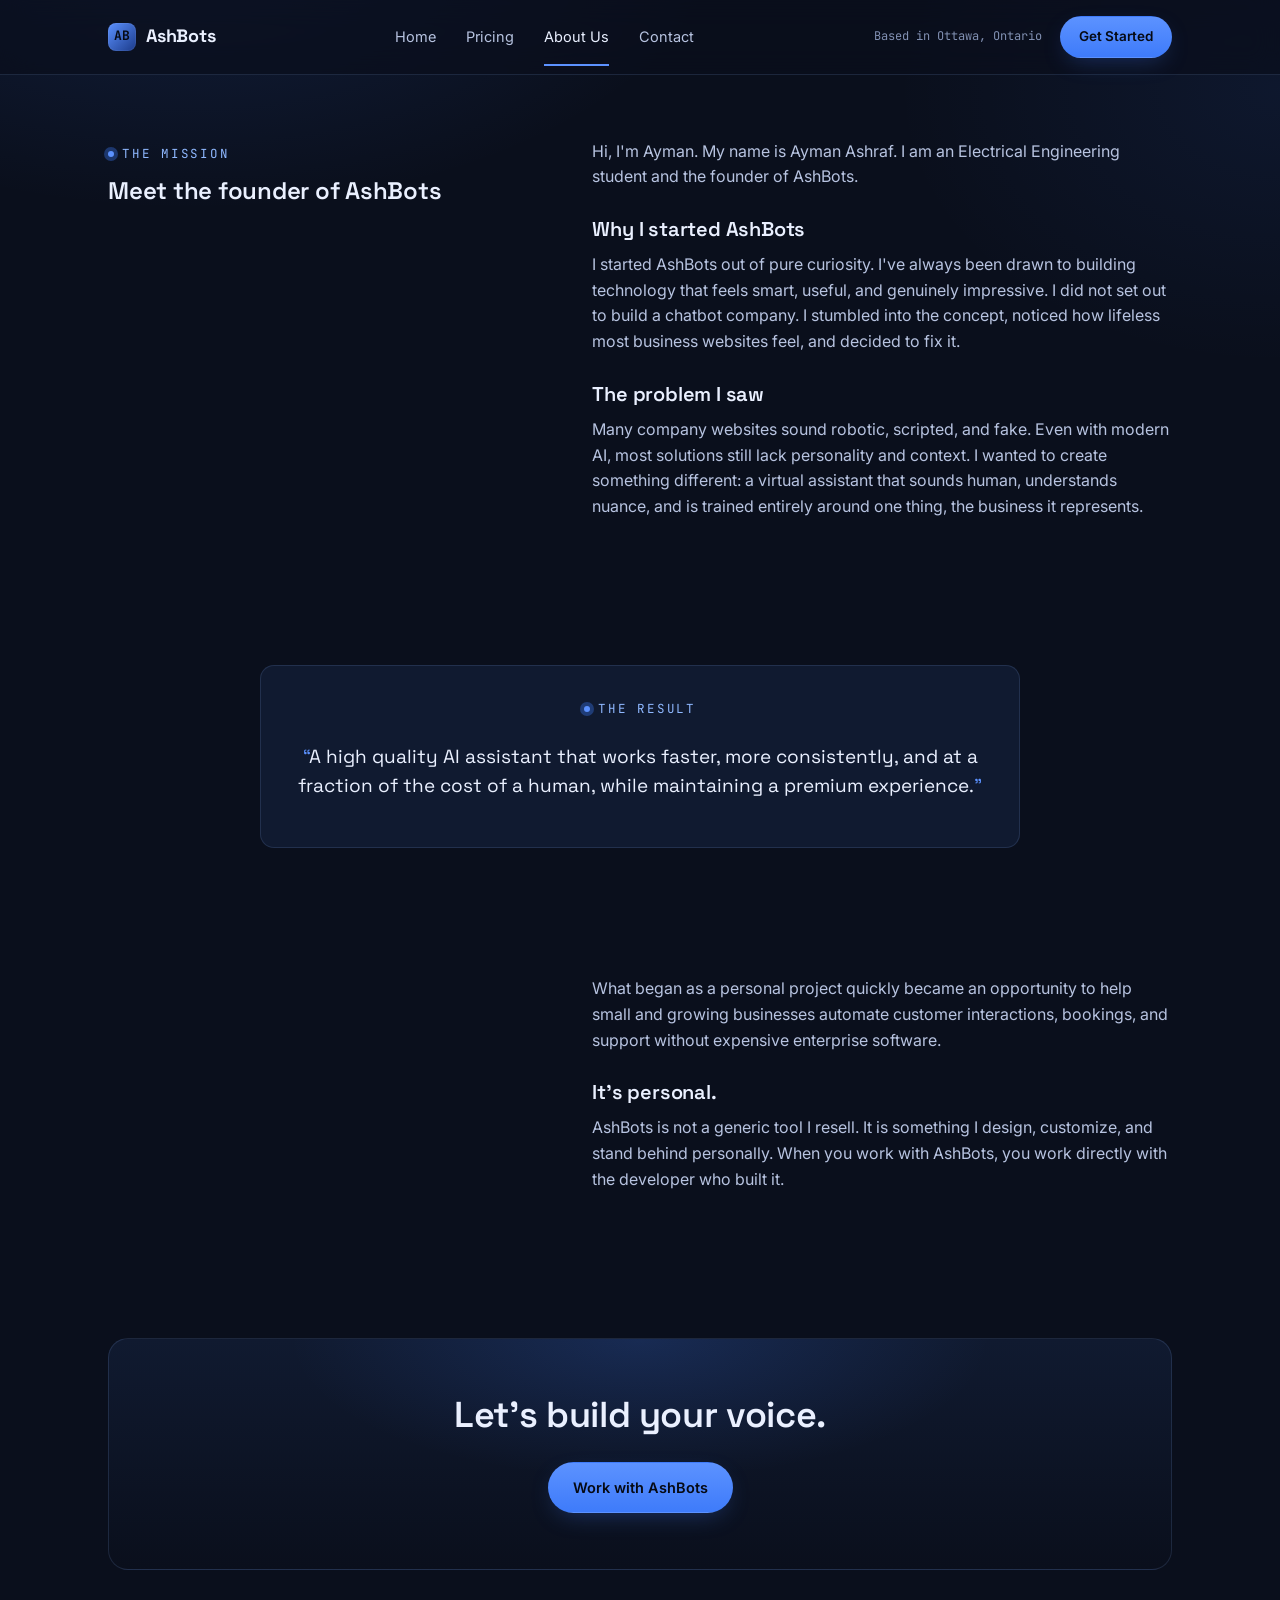
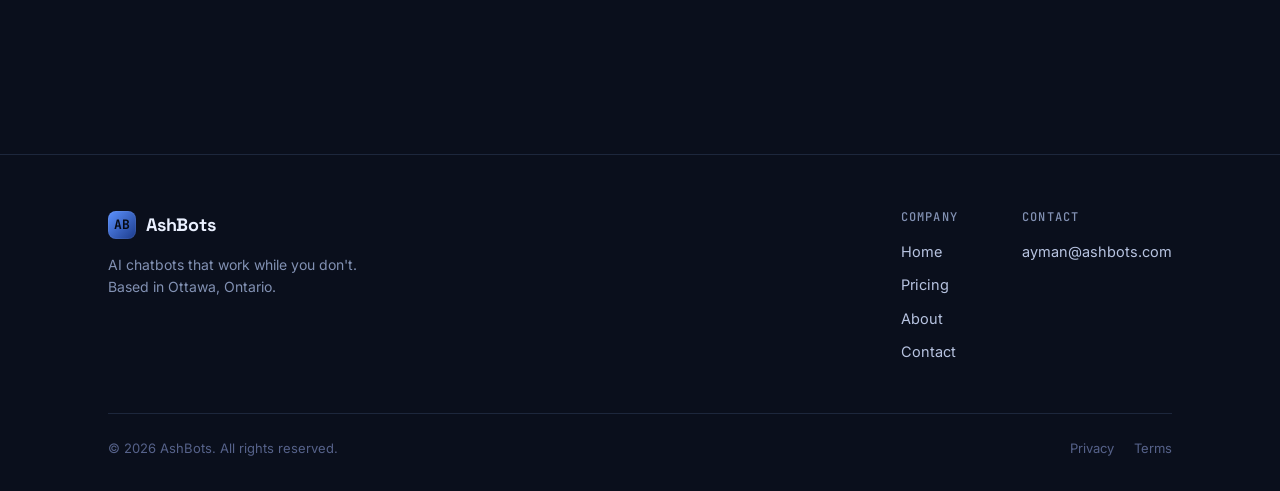
==== Ashbots/about.html @ 68acd64e "Add files via upload" ====
<!DOCTYPE html>
<html lang="en">
<head>
<meta charset="UTF-8">
<meta name="viewport" content="width=device-width, initial-scale=1">
<title>About Us - AshBots</title>
<meta name="description" content="Meet Ayman Ashraf, founder of AshBots. Why he started building AI chatbots with personality instead of generic lead capture bots.">
<link rel="preconnect" href="https://fonts.googleapis.com">
<link href="https://fonts.googleapis.com/css2?family=Space+Grotesk:wght@500;600;700&family=Inter:wght@400;500;600&family=JetBrains+Mono:wght@400;500&display=swap" rel="stylesheet">
<link rel="stylesheet" href="styles.css">
</head>
<body>

<header class="site">
  <nav class="nav">
    <a href="index.html" class="brand"><span class="mark">AB</span> AshBots</a>
    <div class="nav-links">
      <a href="index.html">Home</a>
      <a href="pricing.html">Pricing</a>
      <a href="about.html" class="active">About Us</a>
      <a href="contact.html">Contact</a>
    </div>
    <div class="nav-cta">
      <span class="location-tag">Based in Ottawa, Ontario</span>
      <a href="contact.html" class="btn btn-primary btn-sm">Get Started</a>
    </div>
  </nav>
</header>

<main class="wrap">

  <section>
    <div class="split">
      <div>
        <span class="eyebrow">The Mission</span>
        <h2>Meet the founder of AshBots</h2>
      </div>
      <div class="content-block">
        <p>Hi, I'm Ayman. My name is Ayman Ashraf. I am an Electrical Engineering student and the founder of AshBots.</p>

        <h3>Why I started AshBots</h3>
        <p>I started AshBots out of pure curiosity. I've always been drawn to building technology that feels smart, useful, and genuinely impressive. I did not set out to build a chatbot company. I stumbled into the concept, noticed how lifeless most business websites feel, and decided to fix it.</p>

        <h3>The problem I saw</h3>
        <p>Many company websites sound robotic, scripted, and fake. Even with modern AI, most solutions still lack personality and context. I wanted to create something different: a virtual assistant that sounds human, understands nuance, and is trained entirely around one thing, the business it represents.</p>
      </div>
    </div>
  </section>

  <section>
    <div class="stat-panel" style="max-width: 760px; margin: 0 auto; text-align: center;">
      <span class="eyebrow" style="justify-content:center; width:100%;">The Result</span>
      <p class="quote" style="margin-top: 10px;">A high quality AI assistant that works faster, more consistently, and at a fraction of the cost of a human, while maintaining a premium experience.</p>
    </div>
  </section>

  <section>
    <div class="split">
      <div></div>
      <div class="content-block">
        <p>What began as a personal project quickly became an opportunity to help small and growing businesses automate customer interactions, bookings, and support without expensive enterprise software.</p>

        <h3>It's personal.</h3>
        <p>AshBots is not a generic tool I resell. It is something I design, customize, and stand behind personally. When you work with AshBots, you work directly with the developer who built it.</p>
      </div>
    </div>
  </section>

  <section>
    <div class="cta-band">
      <h2>Let's build your voice.</h2>
      <a href="contact.html" class="btn btn-primary">Work with AshBots</a>
    </div>
  </section>

</main>

<footer class="site">
  <div class="wrap">
    <div class="footer-grid">
      <div class="footer-brand">
        <a href="index.html" class="brand"><span class="mark">AB</span> AshBots</a>
        <p>AI chatbots that work while you don't. Based in Ottawa, Ontario.</p>
      </div>
      <div class="footer-cols">
        <div class="footer-col">
          <h4>Company</h4>
          <a href="index.html">Home</a>
          <a href="pricing.html">Pricing</a>
          <a href="about.html">About</a>
          <a href="contact.html">Contact</a>
        </div>
        <div class="footer-col">
          <h4>Contact</h4>
          <a href="mailto:ayman@ashbots.com">ayman@ashbots.com</a>
        </div>
      </div>
    </div>
    <div class="footer-bottom">
      <span>&copy; 2026 AshBots. All rights reserved.</span>
      <div class="legal">
        <a href="#">Privacy</a>
        <a href="#">Terms</a>
      </div>
    </div>
  </div>
</footer>

<script src="script.js"></script>
</body>
</html>
---- Ashbots/styles.css ----
/* ============================================================
   AshBots — Design tokens
   ============================================================ */
:root {
  --navy-950: #05080f;
  --navy-900: #0a0f1c;
  --navy-800: #101a30;
  --navy-700: #17233f;
  --line: rgba(143, 184, 255, 0.14);

  --blue-500: #3e7bfa;
  --blue-400: #5c92ff;
  --blue-300: #8fb8ff;
  --blue-glow: rgba(62, 123, 250, 0.35);

  --ink-100: #eaf0ff;
  --ink-300: #b7c3e0;
  --ink-500: #8291b3;
  --ink-700: #56628a;

  --font-display: "Space Grotesk", "Inter", sans-serif;
  --font-body: "Inter", -apple-system, BlinkMacSystemFont, sans-serif;
  --font-mono: "JetBrains Mono", ui-monospace, monospace;

  --radius: 14px;
  --radius-sm: 8px;
  --container: 1120px;
}

* { box-sizing: border-box; }

html { scroll-behavior: smooth; }

@media (prefers-reduced-motion: reduce) {
  html { scroll-behavior: auto; }
  * { animation-duration: 0.01ms !important; animation-iteration-count: 1 !important; transition-duration: 0.01ms !important; }
}

body {
  margin: 0;
  background: var(--navy-900);
  background-image:
    radial-gradient(ellipse 900px 500px at 15% -10%, rgba(62,123,250,0.16), transparent 60%),
    radial-gradient(ellipse 700px 500px at 100% 10%, rgba(62,123,250,0.08), transparent 55%);
  background-attachment: fixed;
  color: var(--ink-100);
  font-family: var(--font-body);
  font-size: 16px;
  line-height: 1.6;
  -webkit-font-smoothing: antialiased;
}

a { color: inherit; text-decoration: none; }

img { max-width: 100%; display: block; }

.wrap {
  max-width: var(--container);
  margin: 0 auto;
  padding: 0 28px;
}

h1, h2, h3, h4 {
  font-family: var(--font-display);
  font-weight: 600;
  line-height: 1.12;
  letter-spacing: -0.01em;
  margin: 0;
}

.eyebrow {
  font-family: var(--font-mono);
  font-size: 12.5px;
  letter-spacing: 0.14em;
  text-transform: uppercase;
  color: var(--blue-300);
  display: inline-flex;
  align-items: center;
  gap: 8px;
  margin-bottom: 14px;
}

.eyebrow::before {
  content: "";
  width: 6px;
  height: 6px;
  border-radius: 50%;
  background: var(--blue-400);
  box-shadow: 0 0 0 4px var(--blue-glow);
}

p.lead {
  color: var(--ink-300);
  font-size: 17px;
  max-width: 54ch;
}

/* ---------- Buttons ---------- */
.btn {
  display: inline-flex;
  align-items: center;
  gap: 8px;
  padding: 13px 24px;
  border-radius: 999px;
  font-family: var(--font-body);
  font-weight: 600;
  font-size: 14.5px;
  cursor: pointer;
  border: 1px solid transparent;
  transition: transform 0.18s ease, box-shadow 0.18s ease, background 0.18s ease, border-color 0.18s ease;
  white-space: nowrap;
}
.btn:hover { transform: translateY(-1px); }

.btn-primary {
  background: linear-gradient(180deg, var(--blue-400), var(--blue-500));
  color: #060a14;
  box-shadow: 0 8px 24px -8px var(--blue-glow);
}
.btn-primary:hover { box-shadow: 0 12px 30px -6px var(--blue-glow); }

.btn-ghost {
  background: transparent;
  border-color: var(--line);
  color: var(--ink-100);
}
.btn-ghost:hover { border-color: var(--blue-400); background: rgba(62,123,250,0.08); }

.btn-sm { padding: 9px 18px; font-size: 13.5px; }

/* ---------- Nav ---------- */
header.site {
  position: sticky;
  top: 0;
  z-index: 40;
  backdrop-filter: blur(14px);
  background: rgba(10, 15, 28, 0.72);
  border-bottom: 1px solid var(--line);
}
.nav {
  display: flex;
  align-items: center;
  justify-content: space-between;
  padding: 16px 28px;
  max-width: var(--container);
  margin: 0 auto;
}
.brand {
  display: flex;
  align-items: center;
  gap: 10px;
  font-family: var(--font-display);
  font-weight: 700;
  font-size: 18px;
  letter-spacing: -0.01em;
}
.brand .mark {
  width: 28px;
  height: 28px;
  border-radius: 8px;
  background: linear-gradient(135deg, var(--blue-400), #1b3a8a);
  display: grid;
  place-items: center;
  font-family: var(--font-mono);
  font-size: 13px;
  color: #060a14;
  font-weight: 700;
  box-shadow: 0 0 0 1px rgba(255,255,255,0.06) inset;
}
.nav-links {
  display: flex;
  align-items: center;
  gap: 30px;
}
.nav-links a {
  font-size: 14.5px;
  color: var(--ink-300);
  transition: color 0.15s ease;
  position: relative;
}
.nav-links a:hover { color: var(--ink-100); }
.nav-links a.active { color: var(--ink-100); }
.nav-links a.active::after {
  content: "";
  position: absolute;
  left: 0; right: 0; bottom: -18px;
  height: 2px;
  background: var(--blue-400);
}
.nav-cta { display: flex; align-items: center; gap: 18px; }
.location-tag {
  font-family: var(--font-mono);
  font-size: 12px;
  color: var(--ink-500);
}
.nav-toggle { display: none; }

@media (max-width: 860px) {
  .nav-links { display: none; }
  .location-tag { display: none; }
}

/* ---------- Footer ---------- */
footer.site {
  border-top: 1px solid var(--line);
  margin-top: 120px;
  padding: 56px 0 32px;
}
.footer-grid {
  display: flex;
  justify-content: space-between;
  gap: 40px;
  flex-wrap: wrap;
  padding-bottom: 40px;
}
.footer-brand p {
  color: var(--ink-500);
  font-size: 14px;
  max-width: 32ch;
  margin-top: 14px;
}
.footer-cols {
  display: flex;
  gap: 64px;
  flex-wrap: wrap;
}
.footer-col h4 {
  font-family: var(--font-mono);
  font-size: 12px;
  letter-spacing: 0.1em;
  text-transform: uppercase;
  color: var(--ink-500);
  font-weight: 500;
  margin-bottom: 16px;
}
.footer-col a, .footer-col span {
  display: block;
  color: var(--ink-300);
  font-size: 14.5px;
  margin-bottom: 10px;
}
.footer-col a:hover { color: var(--blue-300); }
.footer-bottom {
  display: flex;
  justify-content: space-between;
  align-items: center;
  padding-top: 24px;
  border-top: 1px solid var(--line);
  font-size: 13px;
  color: var(--ink-700);
  flex-wrap: wrap;
  gap: 12px;
}
.footer-bottom .legal { display: flex; gap: 20px; }
.footer-bottom .legal a { color: var(--ink-700); }
.footer-bottom .legal a:hover { color: var(--ink-300); }

/* ---------- Hero ---------- */
.hero {
  padding: 88px 0 60px;
  display: grid;
  grid-template-columns: 1.05fr 0.95fr;
  gap: 60px;
  align-items: center;
}
.hero h1 {
  font-size: clamp(38px, 5vw, 58px);
  color: var(--ink-100);
}
.hero h1 .accent { color: var(--blue-400); }
.hero .sub {
  margin-top: 20px;
  color: var(--ink-300);
  font-size: 18px;
}
.hero .actions {
  margin-top: 32px;
  display: flex;
  align-items: center;
  gap: 18px;
}
.hero .fineprint {
  font-size: 13.5px;
  color: var(--ink-500);
}

@media (max-width: 900px) {
  .hero { grid-template-columns: 1fr; padding-top: 48px; }
}

/* ---------- Chat demo (signature element) ---------- */
.chat-demo {
  background: linear-gradient(180deg, var(--navy-800), var(--navy-700));
  border: 1px solid var(--line);
  border-radius: 20px;
  padding: 20px;
  box-shadow: 0 40px 80px -30px rgba(0,0,0,0.6), 0 0 0 1px rgba(255,255,255,0.02) inset;
  position: relative;
  overflow: hidden;
}
.chat-demo::before {
  content: "";
  position: absolute;
  inset: -1px;
  background: radial-gradient(circle at 80% 0%, var(--blue-glow), transparent 55%);
  opacity: 0.6;
  pointer-events: none;
}
.chat-head {
  display: flex;
  align-items: center;
  gap: 10px;
  padding-bottom: 14px;
  margin-bottom: 16px;
  border-bottom: 1px solid var(--line);
}
.chat-avatar {
  width: 34px; height: 34px;
  border-radius: 10px;
  background: linear-gradient(135deg, var(--blue-400), #1b3a8a);
  display: grid; place-items: center;
  font-family: var(--font-mono);
  font-size: 13px;
  color: #060a14;
  font-weight: 700;
}
.chat-head .who { font-size: 14.5px; font-weight: 600; }
.chat-head .status {
  font-family: var(--font-mono);
  font-size: 11.5px;
  color: #4ee6a8;
  display: flex; align-items: center; gap: 6px;
  margin-left: auto;
}
.chat-head .status::before {
  content: ""; width: 6px; height: 6px; border-radius: 50%; background: #4ee6a8;
}
.chat-body {
  display: flex;
  flex-direction: column;
  gap: 12px;
  min-height: 230px;
}
.bubble {
  max-width: 82%;
  padding: 11px 15px;
  border-radius: 14px;
  font-size: 14.5px;
  line-height: 1.5;
  opacity: 0;
  transform: translateY(8px);
  animation: rise 0.5s ease forwards;
}
.bubble.bot {
  background: var(--navy-900);
  border: 1px solid var(--line);
  border-bottom-left-radius: 4px;
  align-self: flex-start;
  color: var(--ink-100);
}
.bubble.user {
  background: linear-gradient(180deg, var(--blue-400), var(--blue-500));
  border-bottom-right-radius: 4px;
  align-self: flex-end;
  color: #060a14;
  font-weight: 500;
}
.bubble.system {
  align-self: center;
  background: rgba(78, 230, 168, 0.1);
  border: 1px solid rgba(78, 230, 168, 0.3);
  color: #4ee6a8;
  font-family: var(--font-mono);
  font-size: 12px;
  padding: 6px 14px;
  border-radius: 999px;
}
.typing {
  align-self: flex-start;
  display: flex;
  gap: 4px;
  padding: 13px 16px;
  background: var(--navy-900);
  border: 1px solid var(--line);
  border-radius: 14px;
  border-bottom-left-radius: 4px;
  opacity: 0;
  animation: rise 0.4s ease forwards;
}
.typing span {
  width: 6px; height: 6px; border-radius: 50%;
  background: var(--ink-500);
  animation: bounce 1.2s infinite ease-in-out;
}
.typing span:nth-child(2) { animation-delay: 0.15s; }
.typing span:nth-child(3) { animation-delay: 0.3s; }

@keyframes rise { to { opacity: 1; transform: translateY(0); } }
@keyframes bounce { 0%, 60%, 100% { transform: translateY(0); opacity: 0.5;} 30% { transform: translateY(-4px); opacity: 1; } }

/* ---------- Sections ---------- */
section { padding: 64px 0; }
.section-head { max-width: 640px; margin-bottom: 48px; }
.section-head h2 { font-size: clamp(28px, 3.4vw, 40px); }
.section-head .accent { color: var(--blue-400); }

/* ---------- Cards / grid ---------- */
.grid-4 {
  display: grid;
  grid-template-columns: repeat(4, 1fr);
  gap: 20px;
}
@media (max-width: 980px) { .grid-4 { grid-template-columns: repeat(2, 1fr); } }
@media (max-width: 600px) { .grid-4 { grid-template-columns: 1fr; } }

.card {
  background: var(--navy-800);
  border: 1px solid var(--line);
  border-radius: var(--radius);
  padding: 26px 24px;
  transition: border-color 0.2s ease, transform 0.2s ease;
}
.card:hover { border-color: rgba(143,184,255,0.32); transform: translateY(-3px); }
.card .num {
  font-family: var(--font-mono);
  font-size: 12px;
  color: var(--blue-300);
  margin-bottom: 14px;
}
.card h3 { font-size: 17.5px; margin-bottom: 10px; }
.card p { color: var(--ink-300); font-size: 14.5px; margin: 0; }

/* ---------- Split content block ---------- */
.split {
  display: grid;
  grid-template-columns: 0.85fr 1.15fr;
  gap: 56px;
  align-items: start;
}
@media (max-width: 900px) { .split { grid-template-columns: 1fr; } }

.stat-panel {
  background: var(--navy-800);
  border: 1px solid var(--line);
  border-radius: var(--radius);
  padding: 28px;
}
.stat-panel .quote {
  font-family: var(--font-display);
  font-size: 19px;
  line-height: 1.5;
  color: var(--ink-100);
}
.stat-panel .quote::before { content: "\201C"; color: var(--blue-400); }
.stat-panel .quote::after { content: "\201D"; color: var(--blue-400); }

.content-block p { color: var(--ink-300); margin: 0 0 18px; }
.content-block h3 { font-size: 20px; margin: 28px 0 12px; color: var(--ink-100); }
.content-block h3:first-child { margin-top: 0; }

/* ---------- CTA band ---------- */
.cta-band {
  border: 1px solid var(--line);
  border-radius: 20px;
  padding: 56px 48px;
  text-align: center;
  background: linear-gradient(180deg, var(--navy-800), var(--navy-900));
  position: relative;
  overflow: hidden;
}
.cta-band::before {
  content: "";
  position: absolute;
  inset: 0;
  background: radial-gradient(ellipse 500px 200px at 50% 0%, var(--blue-glow), transparent 70%);
  opacity: 0.5;
}
.cta-band h2 { font-size: clamp(26px, 3.4vw, 36px); position: relative; }
.cta-band .btn { margin-top: 26px; position: relative; }

/* ---------- Pricing ---------- */
.pricing-grid {
  display: grid;
  grid-template-columns: 1fr 1fr;
  gap: 24px;
  align-items: stretch;
}
@media (max-width: 800px) { .pricing-grid { grid-template-columns: 1fr; } }

.plan {
  background: var(--navy-800);
  border: 1px solid var(--line);
  border-radius: 18px;
  padding: 32px;
  display: flex;
  flex-direction: column;
}
.plan.featured {
  border-color: var(--blue-400);
  box-shadow: 0 0 0 1px var(--blue-400), 0 30px 60px -30px var(--blue-glow);
  position: relative;
}
.plan.featured::before {
  content: "Most chosen";
  position: absolute;
  top: -12px; left: 32px;
  background: var(--blue-400);
  color: #060a14;
  font-family: var(--font-mono);
  font-size: 11px;
  letter-spacing: 0.06em;
  text-transform: uppercase;
  padding: 5px 12px;
  border-radius: 999px;
  font-weight: 700;
}
.plan-name { font-family: var(--font-mono); font-size: 13px; letter-spacing: 0.08em; text-transform: uppercase; color: var(--blue-300); margin-bottom: 14px; }
.plan-price { font-family: var(--font-display); font-size: 30px; margin-bottom: 6px; color: var(--ink-100); }
.plan-price span { font-size: 15px; color: var(--ink-500); font-family: var(--font-body); font-weight: 400; }
.plan-desc { color: var(--ink-300); font-size: 14.5px; margin-bottom: 22px; }
.plan-list { list-style: none; margin: 0 0 28px; padding: 0; flex: 1; }
.plan-list li {
  display: flex;
  gap: 10px;
  align-items: flex-start;
  font-size: 14.5px;
  color: var(--ink-300);
  padding: 9px 0;
  border-top: 1px solid var(--line);
}
.plan-list li:first-child { border-top: none; }
.plan-list li::before {
  content: "";
  flex-shrink: 0;
  width: 16px; height: 16px;
  margin-top: 2px;
  border-radius: 5px;
  background: rgba(62,123,250,0.16);
  border: 1px solid rgba(143,184,255,0.3);
}
.plan .btn { align-self: flex-start; }

.pricing-note {
  margin-top: 36px;
  text-align: center;
  color: var(--ink-500);
  font-size: 14.5px;
}
.pricing-quote {
  font-family: var(--font-display);
  font-size: 20px;
  text-align: center;
  color: var(--ink-100);
  max-width: 620px;
  margin: 0 auto 56px;
}

/* ---------- Contact form ---------- */
.contact-grid {
  display: grid;
  grid-template-columns: 0.9fr 1.1fr;
  gap: 56px;
}
@media (max-width: 900px) { .contact-grid { grid-template-columns: 1fr; } }

.form-panel {
  background: var(--navy-800);
  border: 1px solid var(--line);
  border-radius: var(--radius);
  padding: 32px;
}
.field { margin-bottom: 20px; }
.field label {
  display: block;
  font-size: 13.5px;
  color: var(--ink-300);
  margin-bottom: 8px;
  font-family: var(--font-mono);
  letter-spacing: 0.02em;
}
.field input, .field textarea {
  width: 100%;
  background: var(--navy-900);
  border: 1px solid var(--line);
  border-radius: var(--radius-sm);
  padding: 12px 14px;
  color: var(--ink-100);
  font-family: var(--font-body);
  font-size: 14.5px;
  resize: vertical;
  transition: border-color 0.15s ease;
}
.field input:focus, .field textarea:focus {
  outline: none;
  border-color: var(--blue-400);
}
.direct-box {
  border-top: 1px solid var(--line);
  margin-top: 24px;
  padding-top: 20px;
}
.direct-box .email {
  font-family: var(--font-mono);
  color: var(--blue-300);
  font-size: 14px;
}
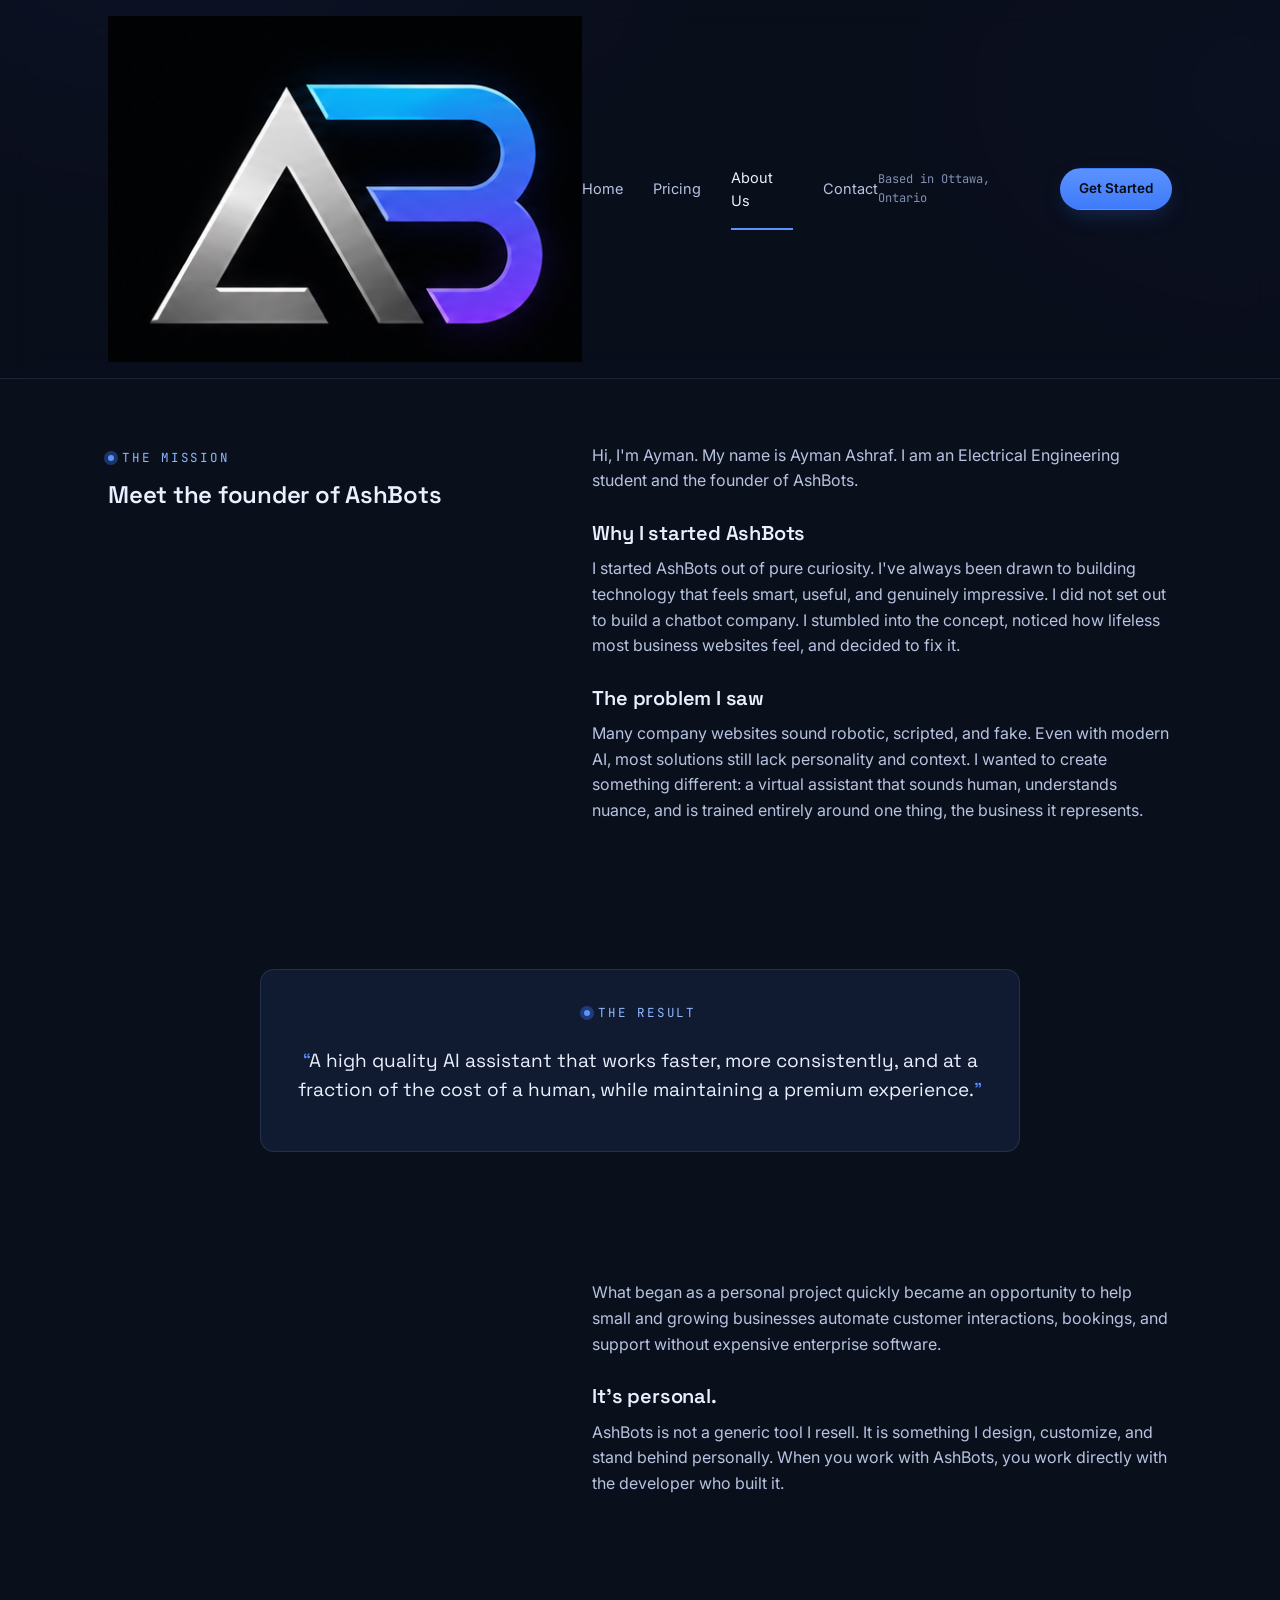
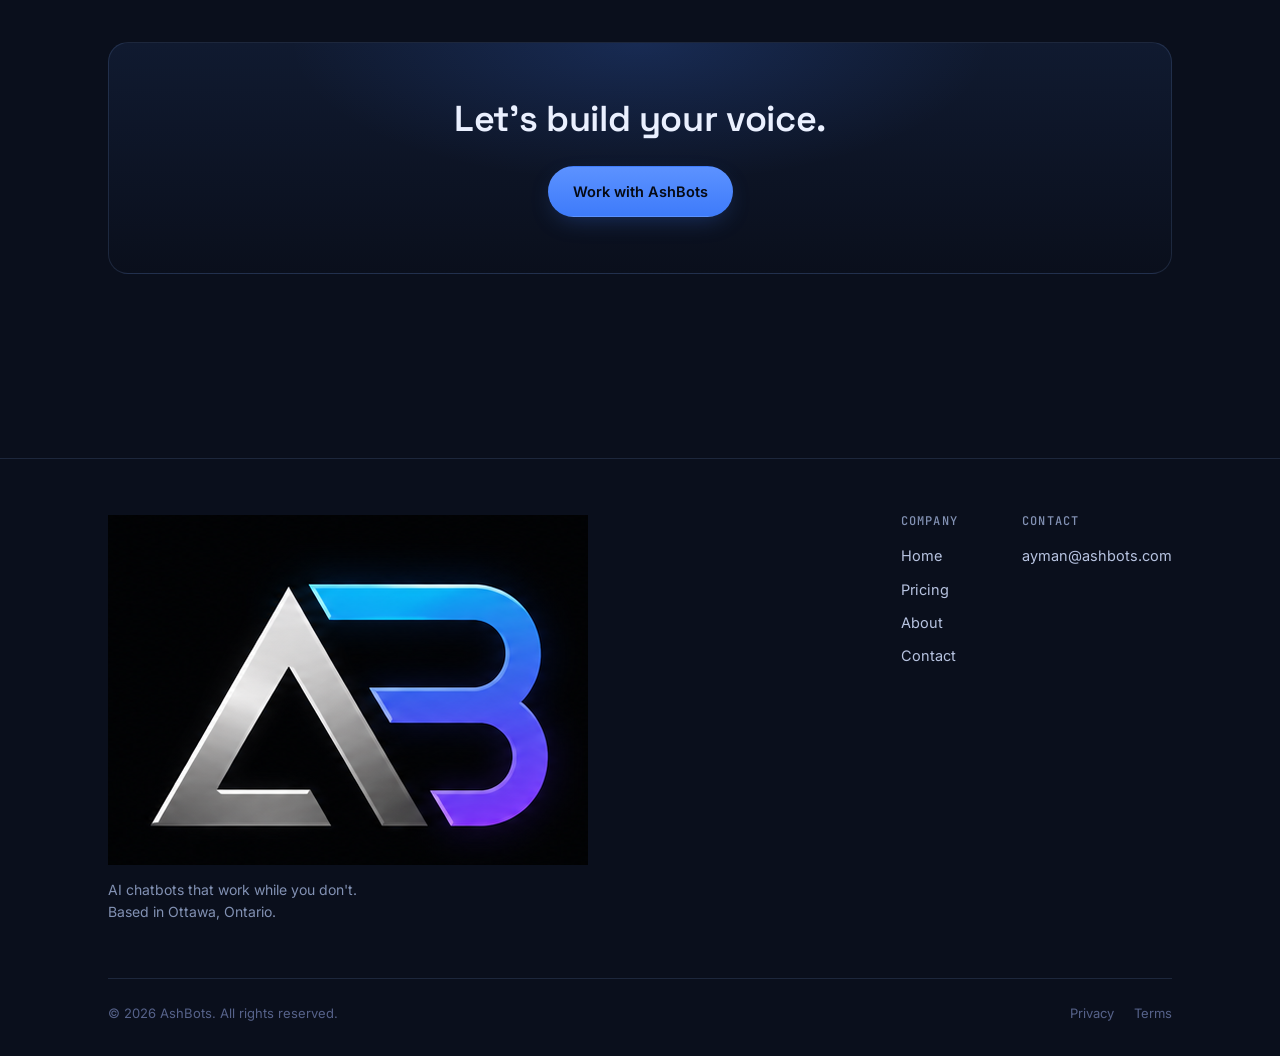
==== commit 13c8dccf: "Update about.html" ====
--- a/Ashbots/about.html
+++ b/Ashbots/about.html
@@ -8,12 +8,15 @@
 <link rel="preconnect" href="https://fonts.googleapis.com">
 <link href="https://fonts.googleapis.com/css2?family=Space+Grotesk:wght@500;600;700&family=Inter:wght@400;500;600&family=JetBrains+Mono:wght@400;500&display=swap" rel="stylesheet">
 <link rel="stylesheet" href="styles.css">
+<link rel="icon" type="image/png" href="favicon.png">
 </head>
 <body>
 
 <header class="site">
   <nav class="nav">
-    <a href="index.html" class="brand"><span class="mark">AB</span> AshBots</a>
+    <a href="index.html" class="brand">
+      <img src="logo-icon.png" alt="AshBots" class="brand-logo">
+    </a>
     <div class="nav-links">
       <a href="index.html">Home</a>
       <a href="pricing.html">Pricing</a>
@@ -74,12 +77,13 @@
   </section>
 
 </main>
-
 <footer class="site">
   <div class="wrap">
     <div class="footer-grid">
       <div class="footer-brand">
-        <a href="index.html" class="brand"><span class="mark">AB</span> AshBots</a>
+        <a href="index.html" class="brand">
+          <img src="logo-icon.png" alt="AshBots" class="brand-logo">
+        </a>
         <p>AI chatbots that work while you don't. Based in Ottawa, Ontario.</p>
       </div>
       <div class="footer-cols">
